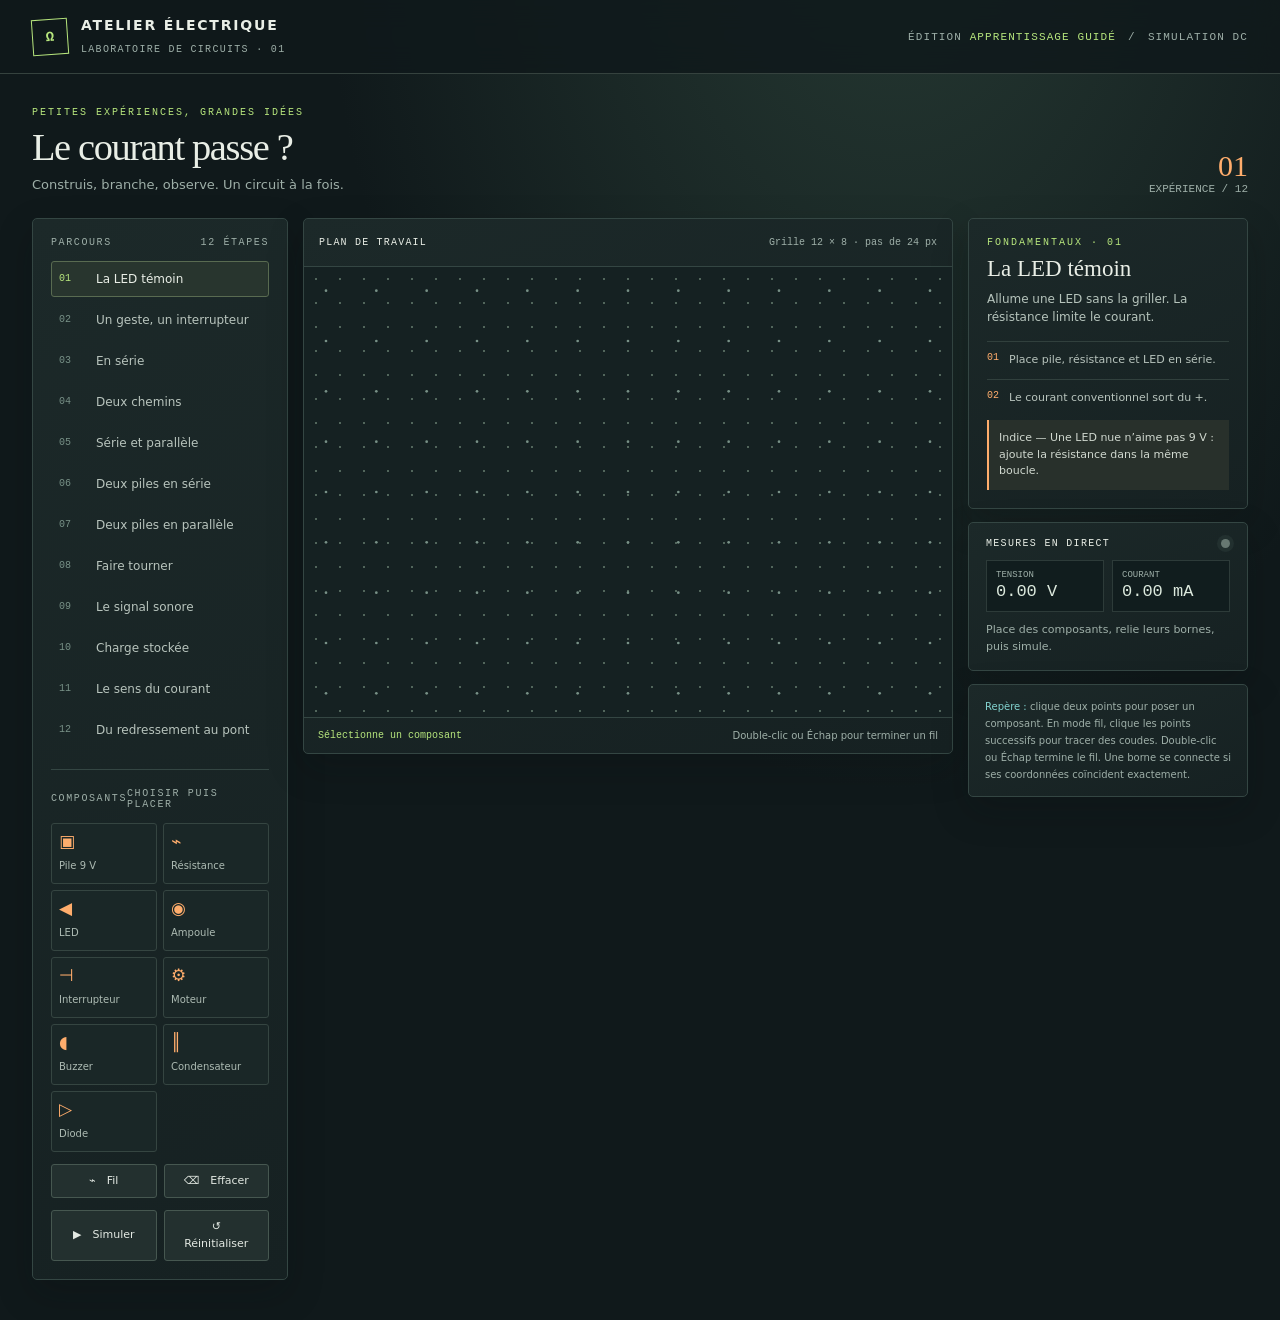
==== index.html @ 957ee095 "Ajout jeu circuits électroniques" ====
<!doctype html>
<html lang="fr">
<head>
<meta charset="utf-8"><meta name="viewport" content="width=device-width,initial-scale=1"><meta name="theme-color" content="#10191b"><title>Atelier — Le courant passe ?</title>
<style>
:root{--ink:#e9eee6;--muted:#9eafa8;--bg:#10191b;--panel:#182426;--panel2:#202e2e;--line:#344643;--mint:#b7e67d;--orange:#ffad6c;--red:#ff766b;--blue:#83d4d0;--mono:ui-monospace,SFMono-Regular,Consolas,monospace}*{box-sizing:border-box}body{margin:0;background:radial-gradient(ellipse at 70% -15%,#273b34 0,transparent 46%),var(--bg);color:var(--ink);font:15px/1.5 system-ui,-apple-system,"Segoe UI",sans-serif;min-height:100vh}button{font:inherit;color:inherit;cursor:pointer}header{height:74px;display:flex;align-items:center;justify-content:space-between;padding:0 32px;border-bottom:1px solid #35423e;background:#10191bdc;position:sticky;top:0;z-index:5;backdrop-filter:blur(14px)}.brand{display:flex;align-items:center;gap:13px}.mark{width:36px;height:36px;border:1px solid var(--mint);color:var(--mint);display:grid;place-items:center;font:700 14px var(--mono);transform:rotate(-4deg)}.brand strong{display:block;font-size:14px;letter-spacing:.13em;text-transform:uppercase}.brand small{color:var(--muted);font:10px var(--mono);letter-spacing:.13em}.topmeta{font:11px var(--mono);color:var(--muted);letter-spacing:.1em}.topmeta b{color:var(--mint);font-weight:500}.shell{max-width:1500px;margin:auto;padding:30px 32px 40px}.intro{display:flex;justify-content:space-between;align-items:end;margin:3px 0 23px}.eyebrow{font:10px var(--mono);color:var(--mint);letter-spacing:.2em;text-transform:uppercase}.intro h1{font:500 clamp(27px,3vw,39px)/1.1 Georgia,serif;letter-spacing:-.035em;margin:8px 0 7px}.intro p{margin:0;color:var(--muted);font-size:13px}.lesson-count{color:var(--muted);font:11px var(--mono);text-align:right}.lesson-count b{display:block;color:var(--orange);font:30px Georgia,serif}.layout{display:grid;grid-template-columns:256px minmax(0,1fr) 280px;gap:15px;align-items:start}.card{background:linear-gradient(155deg,#1c2929,#162122);border:1px solid var(--line);border-radius:5px;box-shadow:0 14px 36px #070d0e38}.side{padding:18px}.section-title{display:flex;justify-content:space-between;align-items:center;margin:0 0 13px;font:10px var(--mono);text-transform:uppercase;letter-spacing:.16em;color:var(--muted)}.level-list{display:grid;gap:5px;margin-bottom:21px}.level{display:grid;grid-template-columns:28px 1fr auto;gap:9px;align-items:center;text-align:left;padding:8px 7px;border:1px solid transparent;background:transparent;border-radius:3px;color:#b8c4bd;font-size:12px}.level:hover{background:#233130}.level.active{border-color:#596b51;background:#28352e;color:var(--ink)}.num{font:10px var(--mono);color:#789187}.level.active .num{color:var(--mint)}.tick{color:var(--mint)}.rule{border:0;border-top:1px solid var(--line);margin:14px 0 18px}.parts{display:grid;grid-template-columns:1fr 1fr;gap:6px}.part{height:61px;border:1px solid #354541;background:#1a2727;border-radius:3px;padding:7px;text-align:left;color:#d9e3dc;transition:.16s}.part:hover,.part.selected{border-color:var(--mint);background:#29372e;transform:translateY(-1px)}.part span{display:block;font-size:17px;color:var(--orange);line-height:1.25}.part small{font-size:10px;color:#adbbb3}.controlrow{display:flex;gap:7px;margin-top:12px}.btn{border:1px solid #465750;background:#23302f;border-radius:3px;padding:8px 10px;font-size:11px;color:#e3e9e3}.btn:hover{border-color:var(--mint)}.btn.primary{background:var(--mint);border-color:var(--mint);color:#14201a;font-weight:700}.btn.full{flex:1}.btn:disabled{opacity:.4;cursor:not-allowed}.work{overflow:hidden}.canvas-head{height:48px;padding:0 15px;border-bottom:1px solid var(--line);display:flex;align-items:center;justify-content:space-between}.canvas-head strong{font:10px var(--mono);letter-spacing:.12em;text-transform:uppercase}.canvas-head span{font:10px var(--mono);color:var(--muted)}.canvas-wrap{height:450px;position:relative;background-color:#152122;background-image:radial-gradient(#52665c 1px,transparent 1px);background-size:24px 24px;background-position:0 0}.canvas-wrap canvas{display:block;width:100%;height:100%;touch-action:none}.canvas-foot{display:flex;align-items:center;justify-content:space-between;padding:10px 14px;border-top:1px solid var(--line);color:var(--muted);font-size:10px}.mode{font:10px var(--mono);color:var(--mint)}.right{display:grid;gap:13px}.brief{padding:18px}.brief h2{font:23px/1.15 Georgia,serif;font-weight:400;margin:8px 0}.brief p{color:#b6c4bc;font-size:12px;margin:0 0 15px}.step{display:flex;gap:10px;border-top:1px solid #31403d;padding:10px 0;color:#b8c4bd;font-size:11px}.step i{font:10px var(--mono);color:var(--orange);font-style:normal}.hint{padding:10px;border-left:2px solid var(--orange);background:#28302b;color:#d0d8cf;font-size:11px;margin-top:4px}.status{padding:15px 17px}.statusbar{display:flex;justify-content:space-between;align-items:center;margin-bottom:11px}.statusbar b{font:10px var(--mono);letter-spacing:.13em;text-transform:uppercase}.lamp{width:9px;height:9px;border-radius:50%;background:#677872;box-shadow:0 0 0 4px #6778721f}.lamp.on{background:var(--mint);box-shadow:0 0 13px #b7e67d99}.readings{display:grid;grid-template-columns:1fr 1fr;gap:8px}.read{padding:9px;background:#111d1e;border:1px solid #2d3b39}.read small{display:block;color:var(--muted);font:9px var(--mono);text-transform:uppercase}.read b{font:17px var(--mono);color:#dce9dd}.message{min-height:33px;color:var(--muted);font-size:11px;margin-top:10px}.message.good{color:var(--mint)}.message.bad{color:var(--red)}.next{width:100%;margin-top:6px}.legend{padding:13px 16px;color:var(--muted);font-size:10px;line-height:1.7}.legend b{color:var(--blue);font-weight:500}.mobile-note{display:none}.glow{filter:drop-shadow(0 0 8px #b7e67d)}
@media(max-width:1150px){.layout{grid-template-columns:220px minmax(0,1fr)}.right{grid-column:1/-1;grid-template-columns:1fr 1fr}.brief{grid-row:span 2}.canvas-wrap{height:420px}}@media(max-width:730px){header{padding:0 16px}.shell{padding:21px 13px}.intro{align-items:center}.topmeta{display:none}.layout{display:flex;flex-direction:column}.side,.work,.right{width:100%}.side{order:1}.work{order:0}.right{order:2;display:grid;grid-template-columns:1fr}.canvas-wrap{height:350px}.level-list{grid-template-columns:1fr 1fr}.parts{grid-template-columns:repeat(3,1fr)}.part{height:54px}.mobile-note{display:inline}.intro p{max-width:270px}}
</style></head><body>
<header><div class="brand"><div class="mark">Ω</div><div><strong>Atelier électrique</strong><small>LABORATOIRE DE CIRCUITS · 01</small></div></div><div class="topmeta">ÉDITION <b>APPRENTISSAGE GUIDÉ</b>　/　SIMULATION DC</div></header>
<main class="shell"><div class="intro"><div><div class="eyebrow">Petites expériences, grandes idées</div><h1>Le courant passe&nbsp;?</h1><p>Construis, branche, observe. Un circuit à la fois.</p></div><div class="lesson-count"><b id="progress">01</b>EXPÉRIENCE / 12</div></div>
<div class="layout"><aside class="card side"><div class="section-title">Parcours <span>12 étapes</span></div><div class="level-list" id="levels"></div><hr class="rule"><div class="section-title">Composants <span>choisir puis placer</span></div><div class="parts" id="parts"></div><div class="controlrow"><button class="btn full" id="wireBtn">⌁　Fil</button><button class="btn full" id="eraseBtn">⌫　Effacer</button></div><div class="controlrow"><button class="btn full" id="runBtn">▶　Simuler</button><button class="btn full" id="resetBtn">↺　Réinitialiser</button></div></aside>
<section class="card work"><div class="canvas-head"><strong>Plan de travail <span class="mobile-note">· toucher les points</span></strong><span id="coords">Grille 12 × 8 · pas de 24 px</span></div><div class="canvas-wrap"><canvas id="board" aria-label="Grille de construction de circuits"></canvas></div><div class="canvas-foot"><span id="toolstatus" class="mode">Sélectionne un composant</span><span>Double-clic ou Échap pour terminer un fil</span></div></section>
<div class="right"><section class="card brief"><div class="eyebrow" id="unit">FONDAMENTAUX · 01</div><h2 id="title"></h2><p id="mission"></p><div id="steps"></div><div class="hint" id="hint"></div></section><section class="card status"><div class="statusbar"><b>Mesures en direct</b><span class="lamp" id="lamp"></span></div><div class="readings"><div class="read"><small>Tension</small><b id="voltage">0.00 V</b></div><div class="read"><small>Courant</small><b id="current">0.00 mA</b></div></div><div class="message" id="message">Place des composants, relie leurs bornes, puis simule.</div><button class="btn primary next" id="nextBtn" hidden>Expérience suivante　→</button></section><section class="card legend"><b>Repère :</b> clique deux points pour poser un composant. En mode fil, clique les points successifs pour tracer des coudes. Double-clic ou Échap termine le fil. Une borne se connecte si ses coordonnées coïncident exactement.</section></div></div></main>
<script>
'use strict';
const TYPES={battery:{name:'Pile 9 V',icon:'▣',kind:'V',value:9},resistor:{name:'Résistance',icon:'⌁',kind:'R',value:330},led:{name:'LED',icon:'◀',kind:'D',value:0},lamp:{name:'Ampoule',icon:'◉',kind:'R',value:24},switch:{name:'Interrupteur',icon:'⊣',kind:'S',value:0},motor:{name:'Moteur',icon:'⚙',kind:'R',value:18},buzzer:{name:'Buzzer',icon:'◖',kind:'R',value:47},capacitor:{name:'Condensateur',icon:'║',kind:'C',value:0.0001},diode:{name:'Diode',icon:'▷',kind:'D',value:0}};
const LEVELS=[
['La LED témoin','Allume une LED sans la griller. La résistance limite le courant.','Place pile, résistance et LED en série. Le courant conventionnel sort du +.','Une LED nue n’aime pas 9 V : ajoute la résistance dans la même boucle.',['battery','resistor','led']],
['Un geste, un interrupteur','Commande l’allumage sans défaire les fils.','Insère un interrupteur fermé dans la boucle, puis bascule-le pour couper le courant.','L’interrupteur doit être entre deux nœuds distincts de la boucle.',['battery','resistor','led','switch']],
['En série','Deux résistances en série s’additionnent.','Aligne deux résistances dans le même trajet que l’ampoule.','Le courant est identique dans chaque élément d’une branche en série.',['battery','resistor','resistor','lamp']],
['Deux chemins','Compare les branches en parallèle.','Crée deux branches entre les mêmes nœuds : une résistance dans chacune.','Les branches parallèles partagent leur tension, pas leur courant.',['battery','resistor','resistor','lamp']],
['Série et parallèle','Assemble les deux associations.','Place une résistance en série avant deux branches parallèles.','Repère d’abord les deux nœuds communs aux branches.',['battery','resistor','resistor','lamp']],
['Deux piles en série','Additionne les tensions des piles.','Relie le + d’une pile au − de l’autre ; le reste alimente l’ampoule.','Deux piles de 9 V orientées dans le même sens donnent environ 18 V.',['battery','battery','resistor','lamp']],
['Deux piles en parallèle','Augmente la capacité, garde la tension.','Place les deux piles en parallèle, polarités identiques, avec résistance et LED.','Le solveur tient compte des deux sources. Évite de mettre en parallèle des piles opposées.',['battery','battery','resistor','led']],
['Faire tourner','Alimente un petit moteur à courant continu.','Ajoute le moteur dans la boucle et observe la puissance délivrée.','Un moteur est ici modélisé par une résistance équivalente.',['battery','resistor','motor']],
['Le signal sonore','Fais circuler le courant dans le buzzer.','Branche le buzzer en série avec une résistance de protection.','Comme un voyant, le buzzer est une charge : ferme la boucle.',['battery','resistor','buzzer']],
['Charge stockée','Un condensateur bloque le continu après sa charge.','Place le condensateur dans une branche et compare le régime transitoire au régime établi.','En continu établi, le condensateur est ouvert ; la tension initiale se charge progressivement.',['battery','resistor','capacitor','lamp']],
['Le sens du courant','La diode protège si elle est orientée correctement.','Essaie la diode en sens direct, puis inverse-la pour couper le courant.','L’anode doit être au potentiel positif pour laisser passer le courant.',['battery','resistor','diode','lamp']],
['Du redressement au pont','Explore le redressement : une diode pour l’alternance simple, quatre pour un pont de Graetz.','Construis un pont avec quatre diodes ; active l’inversion de polarité pour observer le redressement double alternance.','Les cathodes des deux diodes du haut se rejoignent au + de sortie.',['battery','resistor','diode','diode','diode','diode','lamp']]
];
let level=0,components=[],wires=[],selected=null,wireMode=false,wirePath=[],first=null,solved=new Set(),sim={v:0,i:0},ac=false;
const canvas=document.querySelector('#board'),ctx=canvas.getContext('2d'),wrap=document.querySelector('.canvas-wrap');
function nodeKey(p){return `${Math.round(p.x)},${Math.round(p.y)}`}function val(p){return Number.isFinite(p)?p:0}
function draw(){let dpr=devicePixelRatio||1,r=wrap.getBoundingClientRect();canvas.width=r.width*dpr;canvas.height=r.height*dpr;ctx.setTransform(dpr,0,0,dpr,0,0);let w=r.width,h=r.height,g=Math.min((w-44)/12,(h-38)/8),ox=(w-g*12)/2,oy=(h-g*8)/2;canvas.dataset.g=g;canvas.dataset.x=ox;canvas.dataset.y=oy;ctx.clearRect(0,0,w,h);
// grid dots
ctx.fillStyle='#789187';for(let x=0;x<=12;x++)for(let y=0;y<=8;y++){ctx.beginPath();ctx.arc(ox+x*g,oy+y*g,1.35,0,7);ctx.fill()}
for(const path of wires){ctx.beginPath();path.forEach((p,i)=>i?ctx.lineTo(ox+p.x*g,oy+p.y*g):ctx.moveTo(ox+p.x*g,oy+p.y*g));ctx.strokeStyle='#80d4c0';ctx.lineWidth=2.5;ctx.lineCap='round';ctx.lineJoin='round';ctx.stroke()}
if(wirePath.length){ctx.beginPath();wirePath.forEach((p,i)=>i?ctx.lineTo(ox+p.x*g,oy+p.y*g):ctx.moveTo(ox+p.x*g,oy+p.y*g));ctx.strokeStyle='#b7e67d';ctx.lineWidth=2;ctx.setLineDash([5,4]);ctx.stroke();ctx.setLineDash([])}
for(let c of components){let x1=ox+c.a.x*g,y1=oy+c.a.y*g,x2=ox+c.b.x*g,y2=oy+c.b.y*g,dx=x2-x1,dy=y2-y1,L=Math.hypot(dx,dy)||1,ux=dx/L,uy=dy/L,mx=(x1+x2)/2,my=(y1+y2)/2,t=TYPES[c.type];ctx.strokeStyle='#b8c8b9';ctx.lineWidth=2;ctx.beginPath();ctx.moveTo(x1,y1);ctx.lineTo(mx-ux*12,my-uy*12);ctx.moveTo(mx+ux*12,my+uy*12);ctx.lineTo(x2,y2);ctx.stroke();ctx.save();ctx.translate(mx,my);ctx.rotate(Math.atan2(dy,dx));ctx.strokeStyle=c.type==='led'&&c.burnt?'#ff766b':'#f6b477';ctx.fillStyle='#182426';ctx.lineWidth=2;let icon=t.icon;if(['resistor','lamp','motor','buzzer','capacitor','diode','led','switch'].includes(c.type)){ctx.fillRect(-12,-8,24,16);ctx.strokeRect(-12,-8,24,16);ctx.fillStyle=c.type==='lamp'&&c.current>.001?'#ffe280':c.type==='led'&&c.current>.001&&!c.burnt?'#caff78':c.type==='led'&&c.burnt?'#ff766b':'#f6b477';if(c.type==='led'&&c.current>.001&&!c.burnt){ctx.shadowColor='#bcff79';ctx.shadowBlur=15}ctx.font='13px sans-serif';ctx.textAlign='center';ctx.textBaseline='middle';ctx.fillText(c.type==='switch'?(c.closed?'●':'/') : icon,0,0)}else{ctx.fillRect(-12,-8,24,16);ctx.strokeRect(-12,-8,24,16);ctx.fillStyle='#b7e67d';ctx.font='bold 12px monospace';ctx.textAlign='center';ctx.textBaseline='middle';ctx.fillText('9V',0,0)}ctx.restore();ctx.fillStyle='#e2e9df';ctx.font='9px monospace';ctx.textAlign='center';ctx.fillText(t.name+(c.type==='resistor'?` ${c.value}Ω`:''),mx,my+19);ctx.fillStyle='#ffad6c';for(const p of [c.a,c.b]){ctx.beginPath();ctx.arc(ox+p.x*g,oy+p.y*g,3,0,7);ctx.fill()}}
}
function pos(e){let r=canvas.getBoundingClientRect(),g=+canvas.dataset.g,x=+canvas.dataset.x,y=+canvas.dataset.y;return {x:Math.max(0,Math.min(12,Math.round((e.clientX-r.left-x)/g))),y:Math.max(0,Math.min(8,Math.round((e.clientY-r.top-y)/g)))}}
function say(s,cls=''){let m=document.querySelector('#message');m.textContent=s;m.className='message '+cls}
function finishWire(){if(wirePath.length>1)wires.push(wirePath.slice());wirePath=[];draw();document.querySelector('#toolstatus').textContent=selected?`Composant : ${TYPES[selected].name}`:'Sélectionne un composant'}
canvas.addEventListener('click',e=>{let p=pos(e);if(wireMode){if(!wirePath.length)wirePath=[p];else if(nodeKey(wirePath.at(-1))!==nodeKey(p))wirePath.push(p);draw();return}if(!selected){let c=components.find(c=>[nodeKey(c.a),nodeKey(c.b)].includes(nodeKey(p)));if(c&&c.type==='switch'){c.closed=!c.closed;run();draw()}return}if(!first){first=p;say('Choisis le second point de connexion.');return}if(nodeKey(p)===nodeKey(first)){say('Choisis un autre point pour la seconde borne.','bad');return}let t=TYPES[selected];components.push({type:selected,a:first,b:p,value:t.value,closed:true,burnt:false});first=null;selected=null;document.querySelectorAll('.part').forEach(x=>x.classList.remove('selected'));document.querySelector('#toolstatus').textContent='Composant placé · choisis le suivant';say('Composant posé. Relie les bornes avec le mode Fil.');draw()});canvas.addEventListener('dblclick',e=>{e.preventDefault();finishWire()});document.addEventListener('keydown',e=>{if(e.key==='Escape'){finishWire();first=null;selected=null}});
function gaussian(A,b){let n=b.length;for(let i=0;i<n;i++){let p=i;for(let r=i+1;r<n;r++)if(Math.abs(A[r][i])>Math.abs(A[p][i]))p=r;if(Math.abs(A[p][i])<1e-12){A[p][i]+=1e-9}if(p!==i){[A[p],A[i]]=[A[i],A[p]];[b[p],b[i]]=[b[i],b[p]]}let d=A[i][i];for(let j=i;j<n;j++)A[i][j]/=d;b[i]/=d;for(let r=0;r<n;r++)if(r!==i){let f=A[r][i];if(!f)continue;for(let j=i;j<n;j++)A[r][j]-=f*A[i][j];b[r]-=f*b[i]}}return b}
// Modified nodal analysis. Each ideal source has its own current unknown; all sources participate.
function solveMNA(parts,wireList,flip=false){let ids=new Map(),parent=[];function get(k){if(!ids.has(k)){ids.set(k,parent.length);parent.push(parent.length)}return ids.get(k)}function root(a){return parent[a]===a?a:(parent[a]=root(parent[a]))}function join(a,b){let x=root(get(a)),y=root(get(b));if(x!==y)parent[y]=x}for(let p of wireList)for(let i=1;i<p.length;i++)join(nodeKey(p[i-1]),nodeKey(p[i]));parts.forEach(c=>{get(nodeKey(c.a));get(nodeKey(c.b))});let groups={};for(let k of ids.keys()){let r=root(ids.get(k));(groups[r]??=[]).push(k)}let all=Object.keys(groups),ground=all[0]||0,map=new Map;let n=0;all.forEach(k=>{if(+k!==+ground)map.set(+k,n++)});let sources=parts.filter(c=>c.type==='battery'),sidx=new Map(sources.map((s,i)=>[s,n+i]));let N=n+sources.length;if(!N)return {volt:new Map(),curr:[],ok:true};let volt=new Map,diodeOn=new Map;parts.forEach(c=>{if(c.type==='diode'||c.type==='led')diodeOn.set(c,!!c.on)});let result,branchCurr=new Map;
for(let iter=0;iter<18;iter++){let A=Array.from({length:N},()=>Array(N).fill(0)),b=Array(N).fill(0);function ix(key){let r=root(ids.get(key));return map.has(r)?map.get(r):-1}function stampG(i,j,g){if(i>=0)A[i][i]+=g;if(j>=0)A[j][j]+=g;if(i>=0&&j>=0){A[i][j]-=g;A[j][i]-=g}}function stampI(i,j,I){if(i>=0)b[i]-=I;if(j>=0)b[j]+=I}function stampV(i,j,k,V){let q=sidx.get(k);if(i>=0){A[i][q]++;A[q][i]++}if(j>=0){A[j][q]--;A[q][j]--}b[q]=V}
parts.forEach(c=>{let i=ix(nodeKey(c.a)),j=ix(nodeKey(c.b));if(c.type==='battery'){stampV(i,j,c, (flip?-1:1)*9);return}if(c.type==='switch'){if(c.closed)stampG(i,j,1e3);return}if(c.type==='resistor'||c.type==='lamp'||c.type==='motor'||c.type==='buzzer'){stampG(i,j,1/Math.max(1e-4,c.value));return}if(c.type==='capacitor'){return}if(c.type==='diode'||c.type==='led'){if(diodeOn.get(c)){stampG(i,j,20);stampI(i,j,-.7*20)}return}});result=gaussian(A,b);let changed=false;for(let c of parts.filter(x=>x.type==='diode'||x.type==='led')){let i=ix(nodeKey(c.a)),j=ix(nodeKey(c.b)),v=(i<0?0:result[i])-(j<0?0:result[j]),on=v>.7;if(on!==diodeOn.get(c)){diodeOn.set(c,on);changed=true}}if(!changed)break}
parts.forEach(c=>{let i=map.get(root(ids.get(nodeKey(c.a)))),j=map.get(root(ids.get(nodeKey(c.b)))),v=(i===undefined?0:result[i])-(j===undefined?0:result[j]);let curr=0;if(c.type==='battery')curr=-result[sidx.get(c)];else if(c.type==='resistor'||c.type==='lamp'||c.type==='motor'||c.type==='buzzer')curr=v/c.value;else if(c.type==='switch'&&c.closed)curr=v*1000;else if((c.type==='diode'||c.type==='led')&&diodeOn.get(c))curr=(v-.7)*20;c.current=Math.abs(curr);c.voltage=v;if(c.type==='led'&&c.current>.035)c.burnt=true;branchCurr.set(c,c.current)});let vmap=new Map;for(let [key,id] of ids){let r=root(id),i=map.get(r);vmap.set(key,i===undefined?0:result[i])}return {volt:vmap,curr:[...branchCurr.values()],ok:true}}
function run(){let res=solveMNA(components,wires,ac);let loads=components.filter(c=>['led','lamp','motor','buzzer'].includes(c.type));let load=loads.reduce((a,c)=>a+c.current,0),v=loads.length?Math.max(...loads.map(c=>Math.abs(c.voltage))):0;sim={v,i:load};document.querySelector('#voltage').textContent=`${v.toFixed(2)} V`;document.querySelector('#current').textContent=`${(load*1000).toFixed(2)} mA`;let on=loads.some(c=>c.current>.0005&&!c.burnt);document.querySelector('#lamp').classList.toggle('on',on);draw();if(components.some(c=>c.burnt))say('Surintensité : la LED a grillé. Réinitialise et ajoute une résistance.','bad');else say(on?'Circuit fermé : une charge reçoit du courant.':'Pas de courant détecté. Vérifie la boucle, le sens et l’interrupteur.',on?'good':'');check()}
function check(){let req=LEVELS[level][4],have=req.every(t=>components.filter(c=>c.type===t).length>=req.filter(x=>x===t).length),loads=components.filter(c=>['led','lamp','motor','buzzer'].includes(c.type)),powered=loads.some(c=>c.current>.0005&&!c.burnt),sources=components.filter(c=>c.type==='battery').length,valid=have&&powered&&!components.some(c=>c.burnt);if(level===9)valid=have&&components.some(c=>c.type==='capacitor')&&components.some(c=>c.type==='battery')&&!components.some(c=>c.burnt);if(level===5)valid=have&&sources>=2&&powered;if(level===6)valid=have&&sources>=2&&powered;if(level===11)valid=have&&components.filter(c=>c.type==='diode').length>=4&&powered;if(valid){solved.add(level);say('Défi réussi — les grandeurs mesurées confirment le montage.','good');document.querySelector('#nextBtn').hidden=level>=11;renderLevels()}}
function renderLevels(){document.querySelector('#levels').innerHTML=LEVELS.map((l,i)=>`<button class="level ${i===level?'active':''}" data-i="${i}"><span class="num">${String(i+1).padStart(2,'0')}</span><span>${l[0]}</span><span class="tick">${solved.has(i)?'✓':''}</span></button>`).join('');document.querySelectorAll('.level').forEach(b=>b.onclick=()=>setLevel(+b.dataset.i));document.querySelector('#progress').textContent=String(level+1).padStart(2,'0')}
function showLevel(){let d=LEVELS[level];document.querySelector('#unit').textContent=`${level<2?'FONDAMENTAUX':level<7?'ASSOCIATIONS':level<11?'COMPOSANTS':'REDRESSEMENT'} · ${String(level+1).padStart(2,'0')}`;document.querySelector('#title').textContent=d[0];document.querySelector('#mission').textContent=d[1];document.querySelector('#steps').innerHTML=d[2].split('. ').filter(Boolean).map((s,i)=>`<div class="step"><i>0${i+1}</i><span>${s}${s.endsWith('.')?'':'.'}</span></div>`).join('');document.querySelector('#hint').textContent='Indice — '+d[3];renderLevels()}
function setLevel(i){level=i;components=[];wires=[];selected=null;first=null;wireMode=false;wirePath=[];document.querySelector('#nextBtn').hidden=true;document.querySelector('#voltage').textContent='0.00 V';document.querySelector('#current').textContent='0.00 mA';document.querySelector('#lamp').classList.remove('on');say('Place des composants, relie leurs bornes, puis simule.');showLevel();draw()}
document.querySelector('#parts').innerHTML=Object.entries(TYPES).map(([k,t])=>`<button class="part" data-type="${k}"><span>${t.icon}</span><small>${t.name}</small></button>`).join('');document.querySelectorAll('.part').forEach(b=>b.onclick=()=>{selected=b.dataset.type;first=null;wireMode=false;wirePath=[];document.querySelectorAll('.part').forEach(x=>x.classList.toggle('selected',x===b));document.querySelector('#toolstatus').textContent=`Composant : ${TYPES[selected].name} · clique deux points`;say('Clique deux points de la grille pour placer ce composant.')});document.querySelector('#wireBtn').onclick=()=>{wireMode=!wireMode;selected=null;first=null;wirePath=[];document.querySelectorAll('.part').forEach(x=>x.classList.remove('selected'));document.querySelector('#toolstatus').textContent=wireMode?'Mode fil · clique les points de passage':'Sélectionne un composant';say(wireMode?'Clique une suite de points, puis double-clique pour terminer.':'Mode fil terminé.');draw()};document.querySelector('#eraseBtn').onclick=()=>{if(components.length)components.pop();else wires.pop();run()};document.querySelector('#runBtn').onclick=run;document.querySelector('#resetBtn').onclick=()=>setLevel(level);document.querySelector('#nextBtn').onclick=()=>setLevel(Math.min(level+1,11));window.addEventListener('resize',draw);showLevel();draw();
</script></body></html>
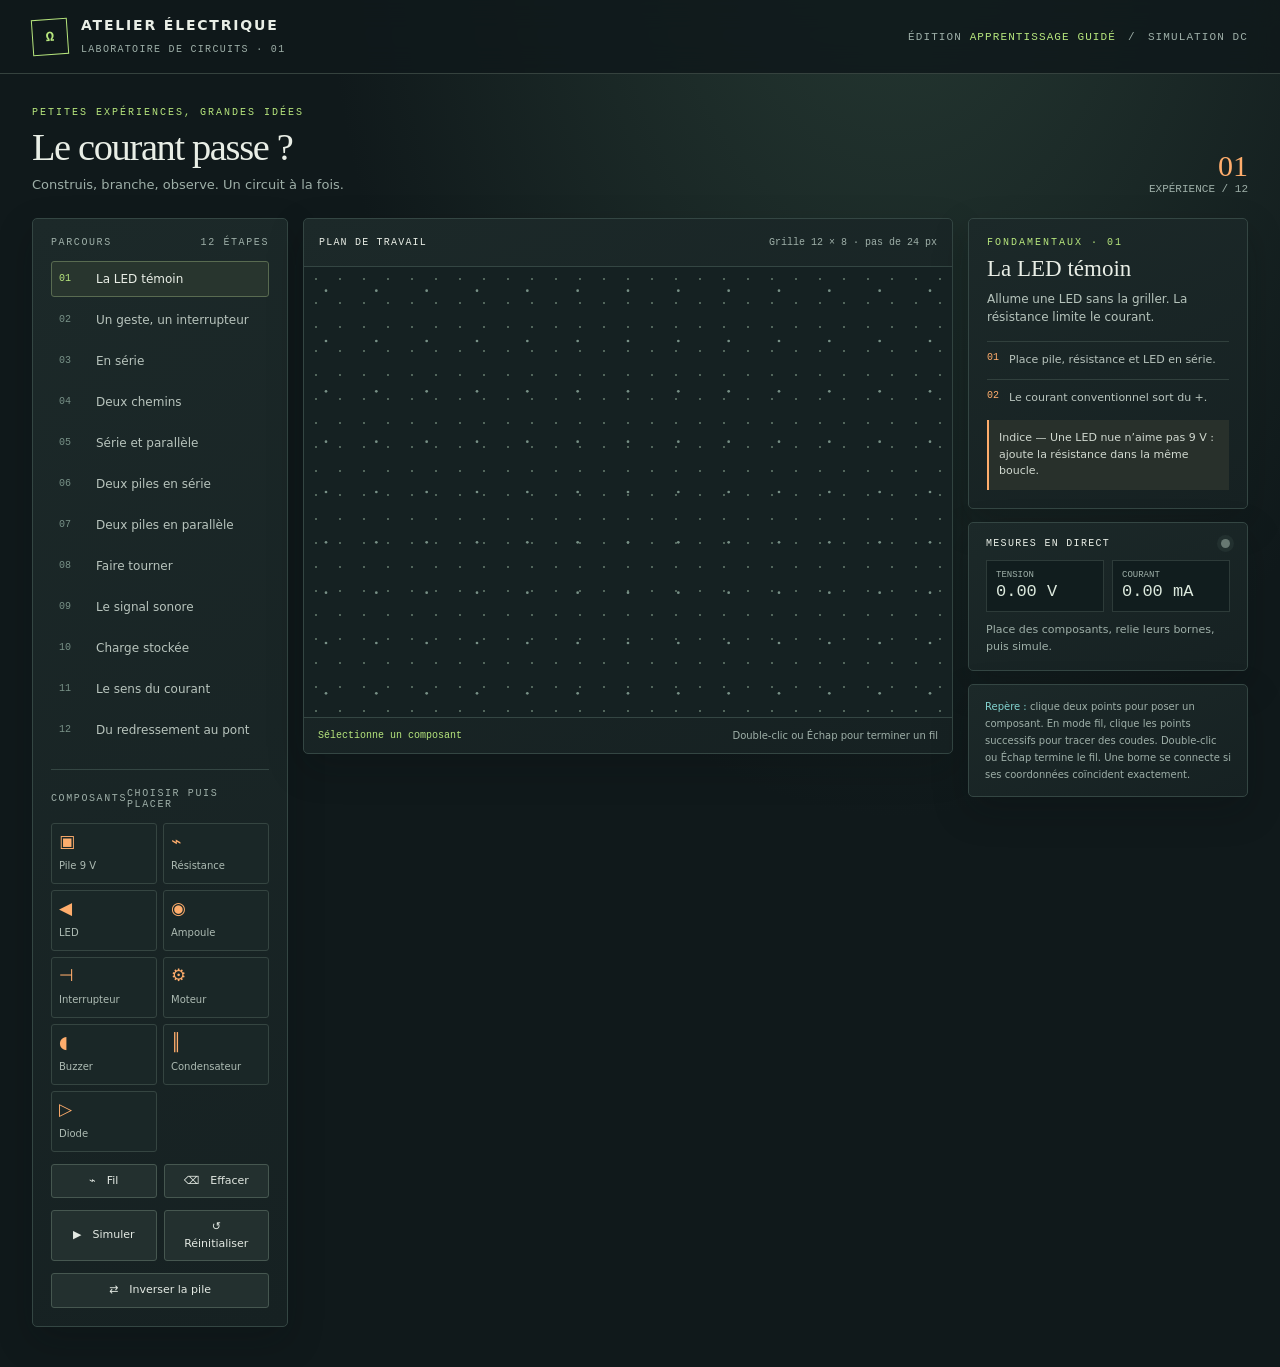
==== commit 8e6c0977: "Ajout jeu circuits électroniques" ====
--- a/index.html
+++ b/index.html
@@ -8,7 +8,7 @@
 </style></head><body>
 <header><div class="brand"><div class="mark">Ω</div><div><strong>Atelier électrique</strong><small>LABORATOIRE DE CIRCUITS · 01</small></div></div><div class="topmeta">ÉDITION <b>APPRENTISSAGE GUIDÉ</b>　/　SIMULATION DC</div></header>
 <main class="shell"><div class="intro"><div><div class="eyebrow">Petites expériences, grandes idées</div><h1>Le courant passe&nbsp;?</h1><p>Construis, branche, observe. Un circuit à la fois.</p></div><div class="lesson-count"><b id="progress">01</b>EXPÉRIENCE / 12</div></div>
-<div class="layout"><aside class="card side"><div class="section-title">Parcours <span>12 étapes</span></div><div class="level-list" id="levels"></div><hr class="rule"><div class="section-title">Composants <span>choisir puis placer</span></div><div class="parts" id="parts"></div><div class="controlrow"><button class="btn full" id="wireBtn">⌁　Fil</button><button class="btn full" id="eraseBtn">⌫　Effacer</button></div><div class="controlrow"><button class="btn full" id="runBtn">▶　Simuler</button><button class="btn full" id="resetBtn">↺　Réinitialiser</button></div></aside>
+<div class="layout"><aside class="card side"><div class="section-title">Parcours <span>12 étapes</span></div><div class="level-list" id="levels"></div><hr class="rule"><div class="section-title">Composants <span>choisir puis placer</span></div><div class="parts" id="parts"></div><div class="controlrow"><button class="btn full" id="wireBtn">⌁　Fil</button><button class="btn full" id="eraseBtn">⌫　Effacer</button></div><div class="controlrow"><button class="btn full" id="runBtn">▶　Simuler</button><button class="btn full" id="resetBtn">↺　Réinitialiser</button></div><div class="controlrow"><button class="btn full" id="polarityBtn">⇄　Inverser la pile</button></div></aside>
 <section class="card work"><div class="canvas-head"><strong>Plan de travail <span class="mobile-note">· toucher les points</span></strong><span id="coords">Grille 12 × 8 · pas de 24 px</span></div><div class="canvas-wrap"><canvas id="board" aria-label="Grille de construction de circuits"></canvas></div><div class="canvas-foot"><span id="toolstatus" class="mode">Sélectionne un composant</span><span>Double-clic ou Échap pour terminer un fil</span></div></section>
 <div class="right"><section class="card brief"><div class="eyebrow" id="unit">FONDAMENTAUX · 01</div><h2 id="title"></h2><p id="mission"></p><div id="steps"></div><div class="hint" id="hint"></div></section><section class="card status"><div class="statusbar"><b>Mesures en direct</b><span class="lamp" id="lamp"></span></div><div class="readings"><div class="read"><small>Tension</small><b id="voltage">0.00 V</b></div><div class="read"><small>Courant</small><b id="current">0.00 mA</b></div></div><div class="message" id="message">Place des composants, relie leurs bornes, puis simule.</div><button class="btn primary next" id="nextBtn" hidden>Expérience suivante　→</button></section><section class="card legend"><b>Repère :</b> clique deux points pour poser un composant. En mode fil, clique les points successifs pour tracer des coudes. Double-clic ou Échap termine le fil. Une borne se connecte si ses coordonnées coïncident exactement.</section></div></div></main>
 <script>
@@ -32,7 +32,6 @@
 const canvas=document.querySelector('#board'),ctx=canvas.getContext('2d'),wrap=document.querySelector('.canvas-wrap');
 function nodeKey(p){return `${Math.round(p.x)},${Math.round(p.y)}`}function val(p){return Number.isFinite(p)?p:0}
 function draw(){let dpr=devicePixelRatio||1,r=wrap.getBoundingClientRect();canvas.width=r.width*dpr;canvas.height=r.height*dpr;ctx.setTransform(dpr,0,0,dpr,0,0);let w=r.width,h=r.height,g=Math.min((w-44)/12,(h-38)/8),ox=(w-g*12)/2,oy=(h-g*8)/2;canvas.dataset.g=g;canvas.dataset.x=ox;canvas.dataset.y=oy;ctx.clearRect(0,0,w,h);
-// grid dots
 ctx.fillStyle='#789187';for(let x=0;x<=12;x++)for(let y=0;y<=8;y++){ctx.beginPath();ctx.arc(ox+x*g,oy+y*g,1.35,0,7);ctx.fill()}
 for(const path of wires){ctx.beginPath();path.forEach((p,i)=>i?ctx.lineTo(ox+p.x*g,oy+p.y*g):ctx.moveTo(ox+p.x*g,oy+p.y*g));ctx.strokeStyle='#80d4c0';ctx.lineWidth=2.5;ctx.lineCap='round';ctx.lineJoin='round';ctx.stroke()}
 if(wirePath.length){ctx.beginPath();wirePath.forEach((p,i)=>i?ctx.lineTo(ox+p.x*g,oy+p.y*g):ctx.moveTo(ox+p.x*g,oy+p.y*g));ctx.strokeStyle='#b7e67d';ctx.lineWidth=2;ctx.setLineDash([5,4]);ctx.stroke();ctx.setLineDash([])}
@@ -43,7 +42,7 @@
 function finishWire(){if(wirePath.length>1)wires.push(wirePath.slice());wirePath=[];draw();document.querySelector('#toolstatus').textContent=selected?`Composant : ${TYPES[selected].name}`:'Sélectionne un composant'}
 canvas.addEventListener('click',e=>{let p=pos(e);if(wireMode){if(!wirePath.length)wirePath=[p];else if(nodeKey(wirePath.at(-1))!==nodeKey(p))wirePath.push(p);draw();return}if(!selected){let c=components.find(c=>[nodeKey(c.a),nodeKey(c.b)].includes(nodeKey(p)));if(c&&c.type==='switch'){c.closed=!c.closed;run();draw()}return}if(!first){first=p;say('Choisis le second point de connexion.');return}if(nodeKey(p)===nodeKey(first)){say('Choisis un autre point pour la seconde borne.','bad');return}let t=TYPES[selected];components.push({type:selected,a:first,b:p,value:t.value,closed:true,burnt:false});first=null;selected=null;document.querySelectorAll('.part').forEach(x=>x.classList.remove('selected'));document.querySelector('#toolstatus').textContent='Composant placé · choisis le suivant';say('Composant posé. Relie les bornes avec le mode Fil.');draw()});canvas.addEventListener('dblclick',e=>{e.preventDefault();finishWire()});document.addEventListener('keydown',e=>{if(e.key==='Escape'){finishWire();first=null;selected=null}});
 function gaussian(A,b){let n=b.length;for(let i=0;i<n;i++){let p=i;for(let r=i+1;r<n;r++)if(Math.abs(A[r][i])>Math.abs(A[p][i]))p=r;if(Math.abs(A[p][i])<1e-12){A[p][i]+=1e-9}if(p!==i){[A[p],A[i]]=[A[i],A[p]];[b[p],b[i]]=[b[i],b[p]]}let d=A[i][i];for(let j=i;j<n;j++)A[i][j]/=d;b[i]/=d;for(let r=0;r<n;r++)if(r!==i){let f=A[r][i];if(!f)continue;for(let j=i;j<n;j++)A[r][j]-=f*A[i][j];b[r]-=f*b[i]}}return b}
-// Modified nodal analysis. Each ideal source has its own current unknown; all sources participate.
+// MNA modifiée : chaque source idéale a une inconnue de courant dédiée.
 function solveMNA(parts,wireList,flip=false){let ids=new Map(),parent=[];function get(k){if(!ids.has(k)){ids.set(k,parent.length);parent.push(parent.length)}return ids.get(k)}function root(a){return parent[a]===a?a:(parent[a]=root(parent[a]))}function join(a,b){let x=root(get(a)),y=root(get(b));if(x!==y)parent[y]=x}for(let p of wireList)for(let i=1;i<p.length;i++)join(nodeKey(p[i-1]),nodeKey(p[i]));parts.forEach(c=>{get(nodeKey(c.a));get(nodeKey(c.b))});let groups={};for(let k of ids.keys()){let r=root(ids.get(k));(groups[r]??=[]).push(k)}let all=Object.keys(groups),ground=all[0]||0,map=new Map;let n=0;all.forEach(k=>{if(+k!==+ground)map.set(+k,n++)});let sources=parts.filter(c=>c.type==='battery'),sidx=new Map(sources.map((s,i)=>[s,n+i]));let N=n+sources.length;if(!N)return {volt:new Map(),curr:[],ok:true};let volt=new Map,diodeOn=new Map;parts.forEach(c=>{if(c.type==='diode'||c.type==='led')diodeOn.set(c,!!c.on)});let result,branchCurr=new Map;
 for(let iter=0;iter<18;iter++){let A=Array.from({length:N},()=>Array(N).fill(0)),b=Array(N).fill(0);function ix(key){let r=root(ids.get(key));return map.has(r)?map.get(r):-1}function stampG(i,j,g){if(i>=0)A[i][i]+=g;if(j>=0)A[j][j]+=g;if(i>=0&&j>=0){A[i][j]-=g;A[j][i]-=g}}function stampI(i,j,I){if(i>=0)b[i]-=I;if(j>=0)b[j]+=I}function stampV(i,j,k,V){let q=sidx.get(k);if(i>=0){A[i][q]++;A[q][i]++}if(j>=0){A[j][q]--;A[q][j]--}b[q]=V}
 parts.forEach(c=>{let i=ix(nodeKey(c.a)),j=ix(nodeKey(c.b));if(c.type==='battery'){stampV(i,j,c, (flip?-1:1)*9);return}if(c.type==='switch'){if(c.closed)stampG(i,j,1e3);return}if(c.type==='resistor'||c.type==='lamp'||c.type==='motor'||c.type==='buzzer'){stampG(i,j,1/Math.max(1e-4,c.value));return}if(c.type==='capacitor'){return}if(c.type==='diode'||c.type==='led'){if(diodeOn.get(c)){stampG(i,j,20);stampI(i,j,-.7*20)}return}});result=gaussian(A,b);let changed=false;for(let c of parts.filter(x=>x.type==='diode'||x.type==='led')){let i=ix(nodeKey(c.a)),j=ix(nodeKey(c.b)),v=(i<0?0:result[i])-(j<0?0:result[j]),on=v>.7;if(on!==diodeOn.get(c)){diodeOn.set(c,on);changed=true}}if(!changed)break}
@@ -53,5 +52,5 @@
 function renderLevels(){document.querySelector('#levels').innerHTML=LEVELS.map((l,i)=>`<button class="level ${i===level?'active':''}" data-i="${i}"><span class="num">${String(i+1).padStart(2,'0')}</span><span>${l[0]}</span><span class="tick">${solved.has(i)?'✓':''}</span></button>`).join('');document.querySelectorAll('.level').forEach(b=>b.onclick=()=>setLevel(+b.dataset.i));document.querySelector('#progress').textContent=String(level+1).padStart(2,'0')}
 function showLevel(){let d=LEVELS[level];document.querySelector('#unit').textContent=`${level<2?'FONDAMENTAUX':level<7?'ASSOCIATIONS':level<11?'COMPOSANTS':'REDRESSEMENT'} · ${String(level+1).padStart(2,'0')}`;document.querySelector('#title').textContent=d[0];document.querySelector('#mission').textContent=d[1];document.querySelector('#steps').innerHTML=d[2].split('. ').filter(Boolean).map((s,i)=>`<div class="step"><i>0${i+1}</i><span>${s}${s.endsWith('.')?'':'.'}</span></div>`).join('');document.querySelector('#hint').textContent='Indice — '+d[3];renderLevels()}
 function setLevel(i){level=i;components=[];wires=[];selected=null;first=null;wireMode=false;wirePath=[];document.querySelector('#nextBtn').hidden=true;document.querySelector('#voltage').textContent='0.00 V';document.querySelector('#current').textContent='0.00 mA';document.querySelector('#lamp').classList.remove('on');say('Place des composants, relie leurs bornes, puis simule.');showLevel();draw()}
-document.querySelector('#parts').innerHTML=Object.entries(TYPES).map(([k,t])=>`<button class="part" data-type="${k}"><span>${t.icon}</span><small>${t.name}</small></button>`).join('');document.querySelectorAll('.part').forEach(b=>b.onclick=()=>{selected=b.dataset.type;first=null;wireMode=false;wirePath=[];document.querySelectorAll('.part').forEach(x=>x.classList.toggle('selected',x===b));document.querySelector('#toolstatus').textContent=`Composant : ${TYPES[selected].name} · clique deux points`;say('Clique deux points de la grille pour placer ce composant.')});document.querySelector('#wireBtn').onclick=()=>{wireMode=!wireMode;selected=null;first=null;wirePath=[];document.querySelectorAll('.part').forEach(x=>x.classList.remove('selected'));document.querySelector('#toolstatus').textContent=wireMode?'Mode fil · clique les points de passage':'Sélectionne un composant';say(wireMode?'Clique une suite de points, puis double-clique pour terminer.':'Mode fil terminé.');draw()};document.querySelector('#eraseBtn').onclick=()=>{if(components.length)components.pop();else wires.pop();run()};document.querySelector('#runBtn').onclick=run;document.querySelector('#resetBtn').onclick=()=>setLevel(level);document.querySelector('#nextBtn').onclick=()=>setLevel(Math.min(level+1,11));window.addEventListener('resize',draw);showLevel();draw();
+document.querySelector('#parts').innerHTML=Object.entries(TYPES).map(([k,t])=>`<button class="part" data-type="${k}"><span>${t.icon}</span><small>${t.name}</small></button>`).join('');document.querySelectorAll('.part').forEach(b=>b.onclick=()=>{selected=b.dataset.type;first=null;wireMode=false;wirePath=[];document.querySelectorAll('.part').forEach(x=>x.classList.toggle('selected',x===b));document.querySelector('#toolstatus').textContent=`Composant : ${TYPES[selected].name} · clique deux points`;say('Clique deux points de la grille pour placer ce composant.')});document.querySelector('#wireBtn').onclick=()=>{wireMode=!wireMode;selected=null;first=null;wirePath=[];document.querySelectorAll('.part').forEach(x=>x.classList.remove('selected'));document.querySelector('#toolstatus').textContent=wireMode?'Mode fil · clique les points de passage':'Sélectionne un composant';say(wireMode?'Clique une suite de points, puis double-clique pour terminer.':'Mode fil terminé.');draw()};document.querySelector('#eraseBtn').onclick=()=>{if(components.length)components.pop();else wires.pop();run()};document.querySelector('#runBtn').onclick=run;document.querySelector('#resetBtn').onclick=()=>setLevel(level);document.querySelector('#polarityBtn').onclick=()=>{ac=!ac;document.querySelector('#polarityBtn').textContent=ac?'⇄　Polarité inversée':'⇄　Inverser la pile';run()};document.querySelector('#nextBtn').onclick=()=>setLevel(Math.min(level+1,11));window.addEventListener('resize',draw);showLevel();draw();
 </script></body></html>
